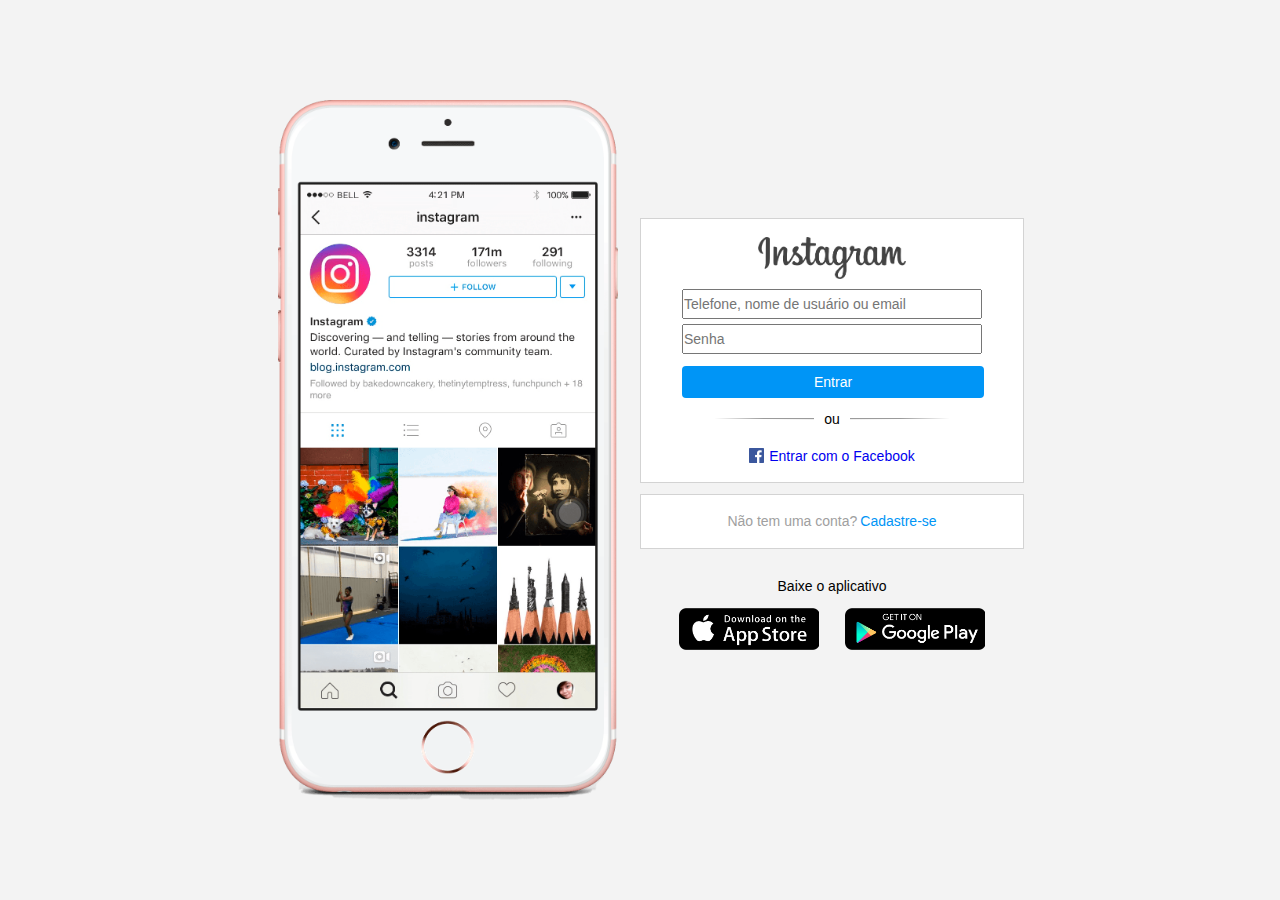
==== login.html @ 186d52eb "Reconstrução da tela de login do instagram" ====
<!DOCTYPE html>
<html lang="en">
<head>
    <meta charset="UTF-8">
    <meta http-equiv="X-UA-Compatible" content="IE=edge">
    <meta name="viewport" content="width=device-width, initial-scale=1.0">
    <link rel="stylesheet" href="style.css">
    <title>Instagram</title>
</head>
<body>
    
    <div class="instagram-wrapper">
        <div class="instagram-phone">
            <img src="./img/instagram-celular.png" alt="celular">
        </div>
        <div class="instagram-continue">
            <div class="group">
                <img src="./img/instagram-logo.png" alt="instagram logo" class="instagram-logo">
                <form action="#">
                    <input type="email" id="email" name="email" placeholder="Telefone, nome de usuário ou email"><br>
                    <input type="text" id="password" name="password" placeholder="Senha"><br>
                    <a href="#" class="instagram-login-sem-user">Entrar</a>
                </form>
                <fieldset class="ou">
                    <legend>ou</legend>
                </fieldset>
                
                <a href="https://facebook.com" class="facebook">
                    <img src="./img/facebook-logo.png" alt="facebook logo">
                    <p>Entrar com o Facebook</p>
                </a>
                    

            </div>
            <div class="group-login">
                <p class="not-account">Não tem uma conta?</p>
                <p class="not-account cadastro">
                    <span class="link-blue">Cadastre-se</span>
                </p>
            </div>
            <div class="get-the-app">
                <p class="get-app">Baixe o aplicativo</p>
                <div class="download">
                    <a href="#" class="app-download"></a>
                    <a href="#" class="app-download"></a>
                </div>
            </div>
        </div>
    </div>
    
</body>
</html>
---- style.css ----
*{
    padding: 0;
    margin: 0;
    box-sizing: border-box;
    text-decoration: none;
    font-family: sans-serif;
    font-size: 14px;
}

body{
    width: 100%;
    min-height: 100vh;
    background-color: rgb(243, 243, 243);
    margin: 0;
    display: flex;
    justify-content: center;
}

.instagram-wrapper{
    display: flex;
    align-items: center;
    justify-content: start;
    width: 60%;
    height: 100vh;
}

.instagram-phone{
    display: flex;
    align-items: center;
    justify-content: center;
    width: 50%;
}

.instagram-phone img{
    height: 50rem;
}

.instagram-continue{
    display: flex;
    align-items: center; /* horizontal */
    justify-content: space-around; /* vertical */
    flex-direction: column;
    width: 50%;
    min-height: 34rem;
}

.group{
    display: flex;
    justify-content: space-between;
    align-items: center;
    flex-direction: column;
    background-color: #ffffff;
    width: 100%;
    padding: 1.3rem 0;
    border: 1px solid lightgray;
}

.group:nth-child(1){
    min-width: 19rem;
}
.group-login{
    display: flex;
    justify-content: center;
    align-items: center;
    background-color: #ffffff;
    width: 100%;
    padding: 1.3rem 0;
    border: 1px solid lightgray;
}

.cadastro{
    margin-left: 3px;
}

.group-login:nth-child(1){
    min-width: 19rem;
}

.instagram-logo{
    height: 3rem;
}

.profile-photo{
    display: flex;
    justify-content: center;
    align-items: center;
    border-radius: 50%;
    overflow: hidden;
}

.profile-photo img{
    height: 6rem;
}

.instagram-login{
    background-color: #0095f6;
    color: #ffffff;
    padding: 8px;
    border-radius: 4px;
    margin-top: 8px;
}

.instagram-login-sem-user{
    background-color: #0095f6;
    color: #ffffff;
    padding: 8px;
    padding-left: 44%;
    padding-right: 44%;
    border-radius: 4px;
    margin-top: 8px;
}

#email{
    color: gray;
    margin-top: 10px;
    margin-bottom: 5px;
    width: 300px;
    padding-top: 5px;
    padding-bottom: 5px;
}

#password{
    color: gray;
    margin-bottom: 20px;
    padding-top: 5px;
    padding-bottom: 5px;
    width: 300px;
}

fieldset {
    border-top: -0.5px solid gray;
    border-bottom: none;
    border-left: 100px solid transparent;
    border-right: 100px solid transparent;
    text-align: center;
    margin: 20px 0;
 }
 
 fieldset legend {
    padding: 1px 10px;
}



.facebook{
    display: flex;
    text-align: center;
    justify-content: center;
    align-items: center;
}

.facebook img{
    width: 15px;
    margin-right: 5px;
}

.instagram-logout{
    color: #0095f6;
    margin-top: 1rem;
}

.not-account{
    color: rgb(160, 160, 160);
}

.link-blue{
    color: #0095f6;
}

.get-the-app{
    display: flex;
    flex-direction: column;
    align-items: center;
    justify-content: center;
    width: 100%;
    padding: 1.3rem 0;

}

.download{
    display: flex;
    width: 100%;
    justify-content: space-evenly;
    align-items: center;
    padding: 1rem;
}

.app-download{
    height: 3rem;
    width: 10rem;
    background-size: cover;
}

.app-download:nth-child(1){
    background-image: url('./img/apple-button.png');
}

.app-download:nth-child(2){
    background-image: url('./img/googleplay-button.png');
}

/* media queries */

@media(max-width:1170px){
    .instagram-wrapper{
        width: 90%;
    }
}

@media(max-width: 780px){
    body{
        background-color: #ffffff;
    }

    .instagram-wrapper{
        width: 90%;
    }

    .instagram-phone{
        display: none;
    }

    .instagram-continue{
        width: 100%;
    }

    .group{
        border: 1px solid transparent;
    }
    .group-login{
        border: 1px solid transparent;
    }
    
}

@media(max-width: 350px) {
    .download{
        display: flex;
        align-items: center;
        flex-direction: column;
    }
    .download a{
        margin-bottom: 5%;
    }
}
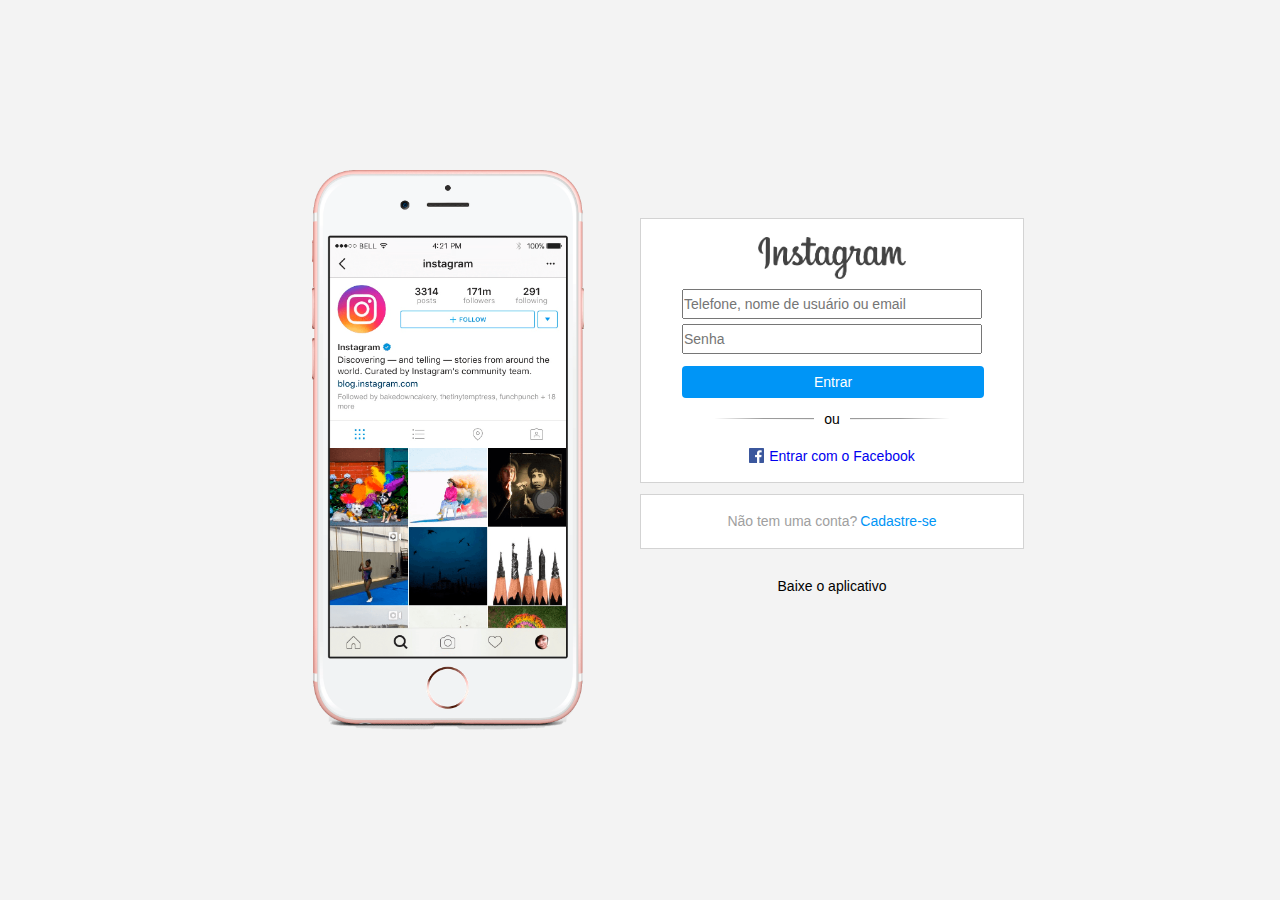
==== commit 5790a344: "Criando pagina inicial instagram" ====
--- a/login.html
+++ b/login.html
@@ -4,7 +4,7 @@
     <meta charset="UTF-8">
     <meta http-equiv="X-UA-Compatible" content="IE=edge">
     <meta name="viewport" content="width=device-width, initial-scale=1.0">
-    <link rel="stylesheet" href="style.css">
+    <link rel="stylesheet" href="./assets/css/style.css">
     <title>Instagram</title>
 </head>
 <body>
@@ -19,7 +19,7 @@
                 <form action="#">
                     <input type="email" id="email" name="email" placeholder="Telefone, nome de usuário ou email"><br>
                     <input type="text" id="password" name="password" placeholder="Senha"><br>
-                    <a href="#" class="instagram-login-sem-user">Entrar</a>
+                    <a href="paginaInicial.html" class="instagram-login-sem-user">Entrar</a>
                 </form>
                 <fieldset class="ou">
                     <legend>ou</legend>
--- a/assets/css/style.css
+++ b/assets/css/style.css
@@ -0,0 +1,245 @@
+*{
+    padding: 0;
+    margin: 0;
+    box-sizing: border-box;
+    text-decoration: none;
+    font-family: sans-serif;
+    font-size: 14px;
+}
+
+body{
+    width: 100%;
+    min-height: 100vh;
+    background-color: rgb(243, 243, 243);
+    margin: 0;
+    display: flex;
+    justify-content: center;
+}
+
+.instagram-wrapper{
+    display: flex;
+    align-items: center;
+    justify-content: start;
+    width: 60%;
+    height: 100vh;
+}
+
+.instagram-phone{
+    display: flex;
+    align-items: center;
+    justify-content: center;
+    width: 50%;
+}
+
+.instagram-phone img{
+    height: 40rem;
+}
+
+.instagram-continue{
+    display: flex;
+    align-items: center; /* horizontal */
+    justify-content: space-around; /* vertical */
+    flex-direction: column;
+    width: 50%;
+    min-height: 34rem;
+}
+
+.group{
+    display: flex;
+    justify-content: space-between;
+    align-items: center;
+    flex-direction: column;
+    background-color: #ffffff;
+    width: 100%;
+    padding: 1.3rem 0;
+    border: 1px solid lightgray;
+}
+
+.group:nth-child(1){
+    min-width: 19rem;
+}
+.group-login{
+    display: flex;
+    justify-content: center;
+    align-items: center;
+    background-color: #ffffff;
+    width: 100%;
+    padding: 1.3rem 0;
+    border: 1px solid lightgray;
+}
+
+.cadastro{
+    margin-left: 3px;
+}
+
+.group-login:nth-child(1){
+    min-width: 19rem;
+}
+
+.instagram-logo{
+    height: 3rem;
+}
+
+.profile-photo{
+    display: flex;
+    justify-content: center;
+    align-items: center;
+    border-radius: 50%;
+    overflow: hidden;
+}
+
+.profile-photo img{
+    height: 6rem;
+}
+
+.instagram-login{
+    background-color: #0095f6;
+    color: #ffffff;
+    padding: 8px;
+    border-radius: 4px;
+    margin-top: 8px;
+}
+
+.instagram-login-sem-user{
+    background-color: #0095f6;
+    color: #ffffff;
+    padding: 8px;
+    padding-left: 44%;
+    padding-right: 44%;
+    border-radius: 4px;
+    margin-top: 8px;
+}
+
+#email{
+    color: gray;
+    margin-top: 10px;
+    margin-bottom: 5px;
+    width: 300px;
+    padding-top: 5px;
+    padding-bottom: 5px;
+}
+
+#password{
+    color: gray;
+    margin-bottom: 20px;
+    padding-top: 5px;
+    padding-bottom: 5px;
+    width: 300px;
+}
+
+fieldset {
+    border-top: -0.5px solid gray;
+    border-bottom: none;
+    border-left: 100px solid transparent;
+    border-right: 100px solid transparent;
+    text-align: center;
+    margin: 20px 0;
+ }
+ 
+ fieldset legend {
+    padding: 1px 10px;
+}
+
+
+
+.facebook{
+    display: flex;
+    text-align: center;
+    justify-content: center;
+    align-items: center;
+}
+
+.facebook img{
+    width: 15px;
+    margin-right: 5px;
+}
+
+.instagram-logout{
+    color: #0095f6;
+    margin-top: 1rem;
+}
+
+.not-account{
+    color: rgb(160, 160, 160);
+}
+
+.link-blue{
+    color: #0095f6;
+}
+
+.get-the-app{
+    display: flex;
+    flex-direction: column;
+    align-items: center;
+    justify-content: center;
+    width: 100%;
+    padding: 1.3rem 0;
+
+}
+
+.download{
+    display: flex;
+    width: 100%;
+    justify-content: space-evenly;
+    align-items: center;
+    padding: 1rem;
+}
+
+.app-download{
+    height: 3rem;
+    width: 10rem;
+    background-size: cover;
+}
+
+.app-download:nth-child(1){
+    background-image: url('./img/apple-button.png');
+}
+
+.app-download:nth-child(2){
+    background-image: url('./img/googleplay-button.png');
+}
+
+/* media queries */
+
+@media(max-width:1170px){
+    .instagram-wrapper{
+        width: 90%;
+    }
+}
+
+@media(max-width: 780px){
+    body{
+        background-color: #ffffff;
+    }
+
+    .instagram-wrapper{
+        width: 90%;
+    }
+
+    .instagram-phone{
+        display: none;
+    }
+
+    .instagram-continue{
+        width: 100%;
+    }
+
+    .group{
+        border: 1px solid transparent;
+    }
+    .group-login{
+        border: 1px solid transparent;
+    }
+    
+}
+
+@media(max-width: 350px) {
+    .download{
+        display: flex;
+        align-items: center;
+        flex-direction: column;
+    }
+    .download a{
+        margin-bottom: 5%;
+    }
+}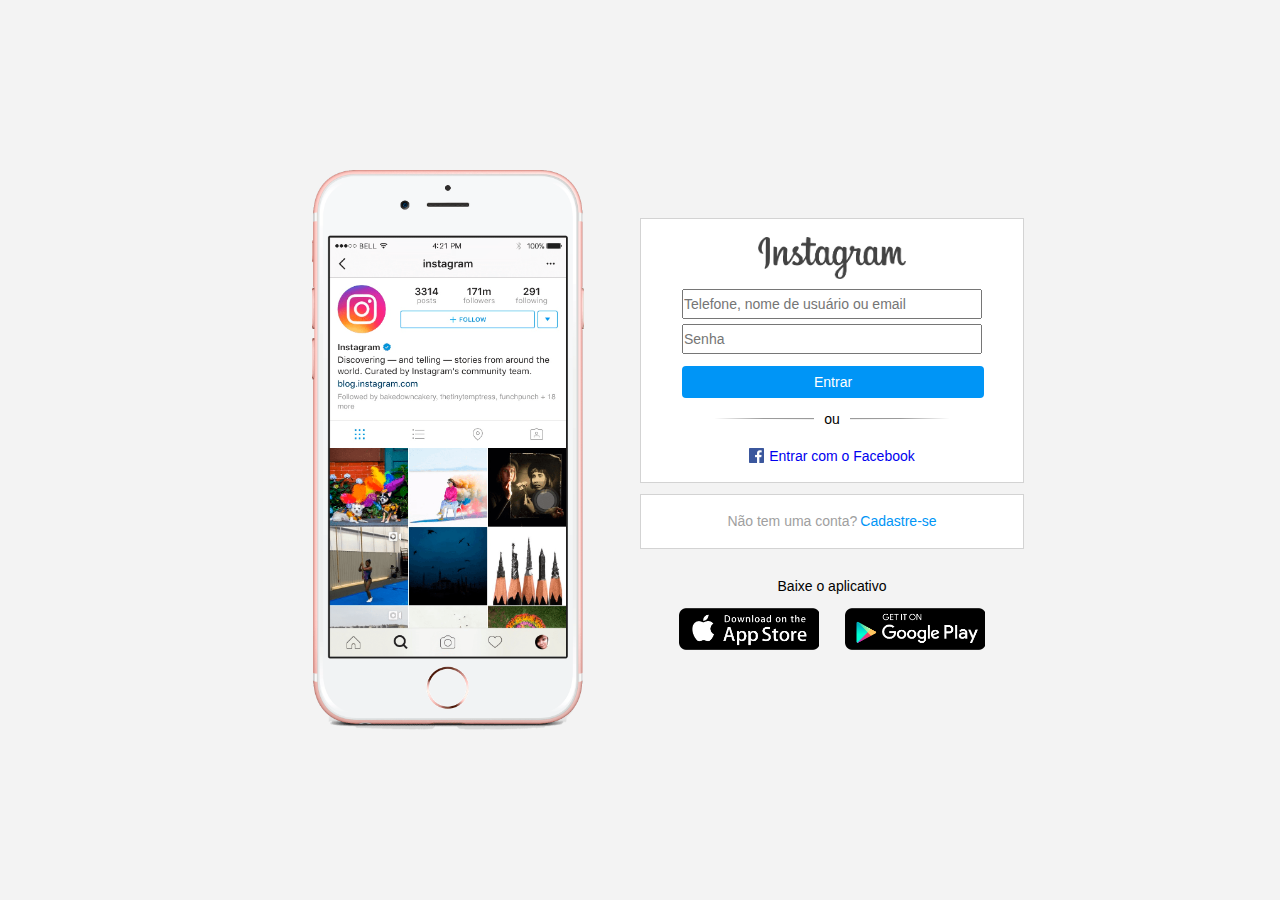
==== commit a22ba1f0: "Organizando pastas" ====
--- a/login.html
+++ b/login.html
@@ -11,11 +11,11 @@
     
     <div class="instagram-wrapper">
         <div class="instagram-phone">
-            <img src="./img/instagram-celular.png" alt="celular">
+            <img src="./assets/img/instagram-celular.png" alt="celular">
         </div>
         <div class="instagram-continue">
             <div class="group">
-                <img src="./img/instagram-logo.png" alt="instagram logo" class="instagram-logo">
+                <img src="./assets/img/instagram-logo.png" alt="instagram logo" class="instagram-logo">
                 <form action="#">
                     <input type="email" id="email" name="email" placeholder="Telefone, nome de usuário ou email"><br>
                     <input type="text" id="password" name="password" placeholder="Senha"><br>
@@ -26,7 +26,7 @@
                 </fieldset>
                 
                 <a href="https://facebook.com" class="facebook">
-                    <img src="./img/facebook-logo.png" alt="facebook logo">
+                    <img src="./assets/img/facebook-logo.png" alt="facebook logo">
                     <p>Entrar com o Facebook</p>
                 </a>
                     
--- a/assets/css/style.css
+++ b/assets/css/style.css
@@ -192,11 +192,11 @@
 }
 
 .app-download:nth-child(1){
-    background-image: url('./img/apple-button.png');
+    background-image: url('/assets/img/apple-button.png');
 }
 
 .app-download:nth-child(2){
-    background-image: url('./img/googleplay-button.png');
+    background-image: url('/assets/img/googleplay-button.png');
 }
 
 /* media queries */
